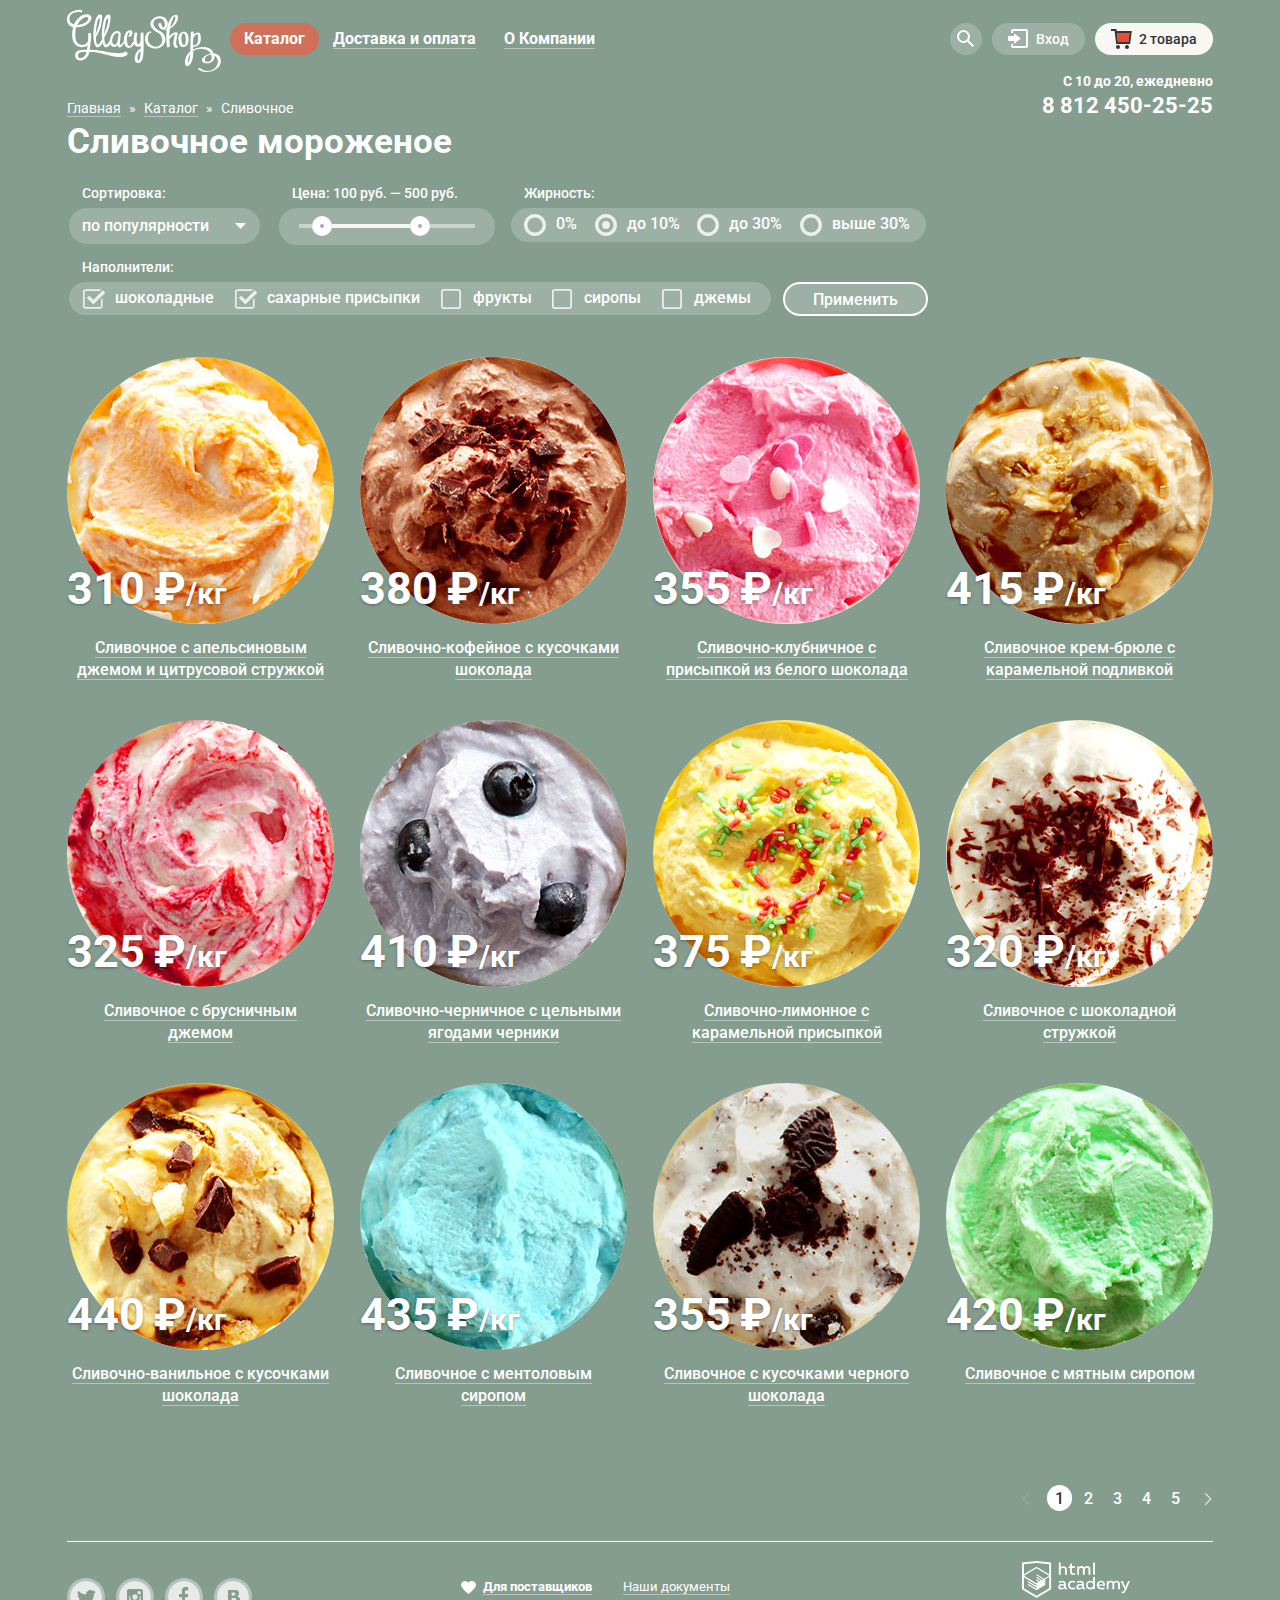
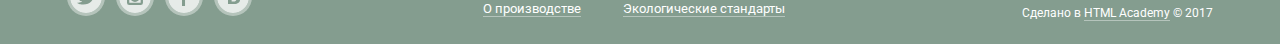
==== catalog.html @ d1d429b6 "Прикручена интерактивная карта без настроек." ====
<!DOCTYPE html>
<html lang="ru">
  <head>
    <meta charset="utf-8">
    <title>HTML Academy: Глэйси</title>
    <link href="https://fonts.googleapis.com/css?family=Roboto:400,500,700&amp;subset=cyrillic" rel="stylesheet">
    <link href="css/normalize.css" rel="stylesheet">
    <link href="css/style.css" rel="stylesheet">
  </head>
  <body>
    <header class="container">
      <nav class="main-header">
        <a class="main-header-logo" href="index.html"><img src="img/logo.svg" width="154" height="64" alt="Логотип магазина «Глэйси»."></a>
        <ul class="site-navigation">
          <li class="site-navigation-item">
            <a class="site-navigation-link navigation-current" href="#"><span>Каталог</span></a>
            <ul class="popup catalog-nav">
              <li><a href="#"><b>Новинки</b></a></li>
              <li><a class="catalog-current">Сливочное</a></li>
              <li><a href="#">Щербеты</a></li>
              <li><a href="#">Фруктовый&nbsp;лед</a></li>
              <li><a href="#">Мелорин</a></li>
            </ul>
          </li>
          <li class="site-navigation-item">
            <a class="site-navigation-link" href="#"><span>Доставка и оплата</span></a>
          </li>
          <li class="site-navigation-item">
            <a class="site-navigation-link" href="#"><span>О Компании</span></a>
          </li>
        </ul>
        <ul class="user-navigation">
          <li class="user-navigation-item">
            <button class="user-search" type="button"><span class="visually-hidden">Поиск</span></button>
            <section class="popup popup-search">
              <h2 class="visually-hidden">Строка поиска</h2>
              <form class="search-form" action="https://echo.htmlacademy.ru" method="post">
                <label class="visually-hidden" for="user-search">Поле поиска: </label>
                <input id="user-search" name="search" placeholder="Что ищем?">
              </form>
            </section>
          </li>
          <li class="user-navigation-item">
            <button class="user-login" type="button">Вход</button>
            <section class="popup popup-login">
              <h2 class="visually-hidden">Форма входа</h2>
              <form class="login-form" action="https://echo.htmlacademy.ru" method="post">
                <p>
                  <label class="visually-hidden" for="user-mail">Электронная почта: </label>
                  <input id="user-mail" type="email" name="mail" placeholder="Электронная почта">
                </p>
                <p>
                  <label class="visually-hidden" for="user-password">Пароль: </label>
                  <input id="user-password" type="password" name="password" placeholder="Пароль">
                </p>
                <button class="btn">Войти</button>
                <p class="login-help">
                  <a href="#">Забыли пароль?</a><br>
                  <a href="#">Новая регистрация</a>
                </p>
              </form>
            </section>
          </li>
          <li class="user-navigation-item">
            <button class="user-cart cart-not-empty" type="button">2 товара</button>
            <section class="popup cart">
              <h2 class="visually-hidden">Корзина</h2>
              <table class="cart-table">
                <tr>
                  <td><button class="cart-delete" type="button"><span class="visually-hidden">Удалить товар из корзины</span></button></td>
                  <td><img class="cart-img" src="img/catalog/item-small-1.jpg" alt="Фото сливочного мороженого с апельсиновым джемом и цитрусовой стружкой." width="33" height="33"></td>
                  <td>Пломбир с апельсиновым джемом</td>
                  <td>1,5&nbsp;кг&nbsp;x&nbsp;<span class="cart-price">200&nbsp;руб.</span></td>
                  <td>300 руб.</td>
                </tr>
                <tr>
                  <td><button class="cart-delete" type="button"><span class="visually-hidden">Удалить товар из корзины</span></button></td>
                  <td><img class="cart-img" src="img/catalog/item-small-3.jpg" alt="Фото сливочно-клубничного мороженого с присыпкой из белого шоколада." width="33" height="33"></td>
                  <td>Клубничный пломбир с присыпкой из белого шоколада</td>
                  <td>1,5&nbsp;кг&nbsp;x&nbsp;<span class="cart-price">300&nbsp;руб.</span></td>
                  <td>450&nbsp;руб.</td>
                </tr>
                <tr>
                  <td class="cart-sum" colspan="5"><b>Итого: 750 руб.</b></td>
                </tr>
              </table>
              <a class="btn" href="#">Оформить заказ</a></section>
          </li>
        </ul>
      </nav>
      <p class="main-time">
        С 10 до 20, ежедневно<br>
        <a class="main-phone" href="tel:+78124502525">8 812 450-25-25</a>
      </p>
    </header>
    <main class="container">
      <ul class="breadcrumbs">
        <li><a href="index.html">Главная</a></li>
        <li><a href="#">Каталог</a></li>
        <li><a>Сливочное</a></li>
      </ul>
      <h1 class="catalog-title">Сливочное мороженое</h1>
      <section class="filter">
        <h2 class="visually-hidden">Фильтр товаров</h2>
        <form class="filter-form" method="post" action="https://echo.htmlacademy.ru">
          <fieldset>
            <legend>Сортировка:</legend>
            <label class="visually-hidden" for="filter-sort">Тип сортировки: </label>
              <select class="filter-sort" id="filter-sort">
                <option>по популярности</option>
                <option>сначала недорогие</option>
                <option>сначала дорогие</option>
                <option>по жирности</option>
              </select>
          </fieldset>
          <fieldset>
            <legend>Цена: <span class="min-price">100</span> руб. — <span class="max-price">500</span> руб.</legend>
            <div class="filter-range">
              <div></div>
              <span></span>
              <div></div>
              <span></span>
              <div></div>
            </div>
          </fieldset>
          <fieldset>
            <legend>Жирность:</legend>
            <ul class="filter-group filter-radios">
              <li>
                <input class="visually-hidden filter-radio" type="radio" name="filter-fat" value="fat-zero" id="fat-zero">
                <label for="fat-zero">0%</label>
              </li>
              <li>
                <input class="visually-hidden filter-radio" type="radio" name="filter-fat" value="fat-ten" id="fat-ten" checked>
                <label for="fat-ten">до 10%</label>
              </li>
              <li>
                <input class="visually-hidden filter-radio" type="radio" name="filter-fat" value="fat-thirty" id="fat-thirty">
                <label for="fat-thirty">до 30%</label>
              </li>
              <li>
                <input class="visually-hidden filter-radio" type="radio" name="filter-fat" value="fat-thirty-more" id="fat-thirty-more">
                <label for="fat-thirty-more">выше 30%</label>
              </li>
            </ul>
          </fieldset>
          <fieldset>
            <legend>Наполнители:</legend>
            <ul class="filter-group filter-checks">
              <li>
                <input class="visually-hidden filter-checkbox" type="checkbox" name="filler-chocolate" id="filler-chocolate" checked>
                <label for="filler-chocolate">шоколадные</label>
              </li>
              <li>
                <input class="visually-hidden filter-checkbox" type="checkbox" name="filler-sugar" id="filler-sugar" checked>
                <label for="filler-sugar">сахарные присыпки</label>
              </li>
              <li>
                <input class="visually-hidden filter-checkbox" type="checkbox" name="filler-fruit" id="filler-fruit">
                <label for="filler-fruit">фрукты</label>
              </li>
              <li>
                <input class="visually-hidden filter-checkbox" type="checkbox" name="filler-syrup" id="filler-syrup">
                <label for="filler-syrup">сиропы</label>
              </li>
              <li>
                <input class="visually-hidden filter-checkbox" type="checkbox" name="filler-jam" id="filler-jam">
                <label for="filler-jam">джемы</label>
              </li>
            </ul>
          </fieldset>
          <button class="filter-button">Применить</button>
        </form>
      </section>
      <section class="catalog">
        <h2 class="visually-hidden">Каталог</h2>
        <ul class="catalog-list">
          <li class="catalog-item">
            <img src="img/catalog/item-1.jpg" alt="Фото сливочного мороженого с апельсиновым джемом и цитрусовой стружкой." width="267" height="267">
            <p class="catalog-price">310&thinsp;₽<span>/кг</span></p>
            <a class="catalog-link" href="#"><span>Сливочное с апельсиновым джемом и цитрусовой стружкой</span></a>
            <button class="btn" type="button">Быстрый просмотр</button>
          </li>
          <li class="catalog-item">
            <img src="img/catalog/item-2.jpg" alt="Фото сливочно-кофейного мороженого с кусочками шоколада." width="267" height="267">
            <p class="catalog-price">380&thinsp;₽<span>/кг</span></p>
            <a class="catalog-link" href="#"><span>Сливочно-кофейное с кусочками шоколада</span></a>
            <button class="btn" type="button">Быстрый просмотр</button>
          </li>
          <li class="catalog-item">
            <img src="img/catalog/item-3.jpg" alt="Фото сливочно-клубничного мороженого с присыпкой из белого шоколада." width="267" height="267">
            <p class="catalog-price">355&thinsp;₽<span>/кг</span></p>
            <a class="catalog-link" href="#"><span>Сливочно-клубничное с присыпкой из белого шоколада</span></a>
            <button class="btn" type="button">Быстрый просмотр</button>
          </li>
          <li class="catalog-item">
            <img src="img/catalog/item-4.jpg" alt="Фото сливочного мороженого крем-брюле с карамельной подливкой." width="267" height="267">
            <p class="catalog-price">415&thinsp;₽<span>/кг</span></p>
            <a class="catalog-link" href="#"><span>Сливочное крем-брюле с карамельной подливкой</span></a>
            <button class="btn" type="button">Быстрый просмотр</button>
          </li>
          <li class="catalog-item">
            <img src="img/catalog/item-5.jpg" alt="Фото сливочного мороженого с брусничным джемом." width="267" height="267">
            <p class="catalog-price">325&thinsp;₽<span>/кг</span></p>
            <a class="catalog-link" href="#"><span>Сливочное с брусничным джемом</span></a>
            <button class="btn" type="button">Быстрый просмотр</button>
          </li>
          <li class="catalog-item">
            <img src="img/catalog/item-6.jpg" alt="Фото сливочно-черничного мороженого с цельными ягодами черники." width="267" height="267">
            <p class="catalog-price">410&thinsp;₽<span>/кг</span></p>
            <a class="catalog-link" href="#"><span>Сливочно-черничное с цельными ягодами черники</span></a>
            <button class="btn" type="button">Быстрый просмотр</button>
          </li>
          <li class="catalog-item">
            <img src="img/catalog/item-7.jpg" alt="Фото сливочно-лимонного мороженого с карамельной присыпкой." width="267" height="267">
            <p class="catalog-price">375&thinsp;₽<span>/кг</span></p>
            <a class="catalog-link" href="#"><span>Сливочно-лимонное с карамельной присыпкой</span></a>
            <button class="btn" type="button">Быстрый просмотр</button>
          </li>
          <li class="catalog-item">
            <img src="img/catalog/item-8.jpg" alt="Фото сливочного мороженого с шоколадной стружкой." width="267" height="267">
            <p class="catalog-price">320&thinsp;₽<span>/кг</span></p>
            <a class="catalog-link" href="#"><span>Сливочное с шоколадной стружкой</span></a>
            <button class="btn" type="button">Быстрый просмотр</button>
          </li>
          <li class="catalog-item">
            <img src="img/catalog/item-9.jpg" alt="Фото сливочно-ванильного мороженого с кусочками шоколада." width="267" height="267">
            <p class="catalog-price">440&thinsp;₽<span>/кг</span></p>
            <a class="catalog-link" href="#"><span>Сливочно-ванильное с кусочками шоколада</span></a>
            <button class="btn" type="button">Быстрый просмотр</button>
          </li>
          <li class="catalog-item">
            <img src="img/catalog/item-10.jpg" alt="Фото сливочного мороженого с ментоловым сиропом." width="267" height="267">
            <p class="catalog-price">435&thinsp;₽<span>/кг</span></p>
            <a class="catalog-link" href="#"><span>Сливочное с ментоловым сиропом</span></a>
            <button class="btn" type="button">Быстрый просмотр</button>
          </li>
          <li class="catalog-item">
            <img src="img/catalog/item-11.jpg" alt="Фото сливочного мороженого с кусочками черного шоколада." width="267" height="267">
            <p class="catalog-price">355&thinsp;₽<span>/кг</span></p>
            <a class="catalog-link" href="#"><span>Сливочное с кусочками черного шоколада</span></a>
            <button class="btn" type="button">Быстрый просмотр</button>
          </li>
          <li class="catalog-item">
            <img src="img/catalog/item-12.jpg" alt="Фото сливочного мороженого с мятным сиропом." width="267" height="267">
            <p class="catalog-price">420&thinsp;₽<span>/кг</span></p>
            <a class="catalog-link" href="#"><span>Сливочное с мятным сиропом</span></a>
            <button class="btn" type="button">Быстрый просмотр</button>
          </li>
        </ul>
        <ul class="pagination-list">
          <li><a class="pagination-previous pagination-inactive"><span class="visually-hidden">Предыдущая страница</span></a></li>
          <li><a class="pagination-item pagination-current">1</a></li>
          <li><a class="pagination-item" href="#">2</a></li>
          <li><a class="pagination-item" href="#">3</a></li>
          <li><a class="pagination-item" href="#">4</a></li>
          <li><a class="pagination-item" href="#">5</a></li>
          <li><a class="pagination-next" href="#"><span class="visually-hidden">Следующая страница</span></a></li>
        </ul>
      </section>
    </main>
    <footer class="main-footer container inner-footer">
        <ul class="footer-social">
          <li>
            <a class="social-button social-twitter" href="#"><span class="visually-hidden">Twitter</span></a>
          </li>
          <li>
            <a class="social-button social-instagram" href="#"><span class="visually-hidden">Instagram</span></a>
          </li>
          <li>
            <a class="social-button social-facebook" href="#"><span class="visually-hidden">Facebook</span></a>
          </li>
          <li>
            <a class="social-button social-vkontakte" href="#"><span class="visually-hidden">ВКонтакте</span></a>
          </li>
        </ul>
        <ul class="footer-menu">
          <li>
            <a class="footer-menu-favorite" href="#"><b>Для поставщиков</b></a>
          </li>
          <li>
            <a href="#">Наши документы</a>
          </li>
          <li>
            <a href="#">О производстве</a>
          </li>
          <li>
            <a href="#">Экологические стандарты</a>
          </li>
        </ul>
        <p class="footer-copyright">
          <a class="footer-copyright-logo" href="https://htmlacademy.ru/intensive/htmlcss" aria-label="Профессиональный HTML и CSS, уровень 1">
            <img src="img/logo-htmlacademy.svg" width="108" height="39" alt="Логотип HTML Academy.">
          </a>
          <br>
          Сделано в <a class="footer-copyright-link" href="https://htmlacademy.ru/intensive/htmlcss">HTML Academy</a> © 2017
        </p>
    </footer>
  </body>
</html>
---- css/style.css ----
/*Глобальные стили*/
body {
  margin: 0;
  padding: 0;

  font-weight: 400;
  font-size: 16px;
  line-height: 22px;
  font-family: Roboto, Arial, sans-serif;
  color: #ffffff;

  background-color: #849d8f;
}

a {
  text-decoration: none;
}

button {
  cursor: pointer;
}

html {
  box-sizing: border-box;
  min-width: 1200px;
}

*,
*::before,
*::after {
  box-sizing: inherit;
}

.container {
  max-width: 1200px;
  margin: 0 auto;
  padding-right: 27px;
  padding-left: 27px;
}

.user-navigation input,
.subscribe-form input,
.modal input {
  height: 44px;
  padding: 10px 14px 12px;

  font-weight: 700;
  font-size: 16px;
  line-height: 24px;

  border: 1px solid rgba(178, 178, 178, 0.52);
  border-radius: 5px;
}

.user-navigation input::placeholder,
.subscribe-form input::placeholder,
.modal input::placeholder,
.modal textarea::placeholder {
  font-weight: 400;
  font-size: 14px;
  color: #999999;
}

.user-navigation input:hover,
.subscribe-form input:hover,
.modal input:hover,
.modal textarea:hover {
  padding-left: 13px;

  border: 2px solid rgba(154, 154, 154, 0.52);
}

.user-navigation input:focus,
.subscribe-form input:focus,
.modal input:focus,
.modal textarea:focus {
  padding-left: 13px;

  border: 2px solid rgba(46, 136, 228, 0.52);
}

.visually-hidden {
  position: absolute;

  width: 1px;
  height: 1px;
  margin: -1px;
  padding: 0;
  overflow: hidden;

  white-space: nowrap;

  border: 0;

  clip: rect(0 0 0 0);
  clip-path: inset(50%);
}

.popup {
  color: #323232;

  background-color: #f8f7f4;
  border-radius: 5px;
  box-shadow: 0 20px 20px 0 rgba(0, 0, 0, 0.4);
}

.btn {
  display: inline-block;
  padding: 9px 22px 12px;

  font-weight: 700;
  font-size: 18px;
  line-height: 24px;
  vertical-align: middle;
  color: #ffffff;

  background: linear-gradient(#f26843, #e74a35) #e84d37;
  border: none;
  border-radius: 22px;
  box-shadow: 0 2px 2px 0 rgba(85, 8, 0, 0.54);
}

.btn:hover,
.btn:focus {
  background: linear-gradient(#f58669, #ec6f5e) #f07a63;
  box-shadow: 0 1px 2px 0 #ac1000;
}

.btn:active {
  background: linear-gradient(#d74531, #e1613e) #db5338;
  box-shadow: inset 0 2px 2px 0 #942718;
}

.btn-lg {
  padding: 10px 40px;

  font-size: 32px;
  line-height: 44px;
  text-shadow: 0 2px 5px rgba(160, 32, 11, 0.76);

  border-radius: 32px;
  box-shadow: 0 2px 2px 0 rgba(172, 16, 0, 0.64);
}

.btn-lg:hover {
  box-shadow: 0 2px 2px 0 #ac1000;
}

.btn-lg:active {
  box-shadow: inset 0 2px 2px 0 #942718;
}

.catalog-link:hover span,
.catalog-link:focus span,
.footer-menu a:hover,
.footer-menu a:focus,
.footer-copyright-link:hover,
.footer-copyright-link:focus,
.breadcrumbs a[href]:hover,
.breadcrumbs a[href]:focus {
  color: #ffbc9e;

  border-bottom-color: rgba(249, 172, 159, 0.3);
}

/*Хэдер*/

.main-header {
  display: flex;
  flex-wrap: wrap;
  justify-content: space-between;
  margin-top: 9px;
}

.main-header-logo {
  margin-right: 9px;
}

.site-navigation {
  display: flex;
  flex-wrap: wrap;
  max-width: 500px;
  margin-top: 14px;
  margin-right: auto;
  padding: 0;

  list-style: none;
}

.site-navigation-item {
  position: relative;
}

.site-navigation-link {
  display: block;
  width: 100%;
  padding: 7px 14px;

  font-weight: 700;
  font-size: 16px;
  line-height: 18px;
  color: #ffffff;

  border-radius: 16px;
}

.site-navigation-link span {
  border-bottom: 1px solid rgba(255, 255, 255, 0.4);
}

.site-navigation-item:hover .site-navigation-link:not(.navigation-current),
.site-navigation-link:focus {
  color: #333333;

  background-color: #f7f6f3;
}

.site-navigation-item:hover span,
.site-navigation-link:focus span {
  border-bottom: 0;
}

.site-navigation-link:active:not(.navigation-current) {
  color: #333333;

  background-color: #ededed;
  box-shadow: inset 0 2px 1px 0 #696969;
}

.navigation-current > span {
  border-bottom: 0;
}

.navigation-current,
.catalog-current {
  color: #ffffff;

  background-color: #d07058;
}

.catalog-nav {
  position: absolute;
  top: 37px;
  left: -6px;
  z-index: 8;

  display: none;
  margin: 0;
  padding: 2px 0 0;

  list-style: none;
}

.site-navigation-item:hover .catalog-nav {
  display: block;
}

.catalog-nav li {
  /*margin-bottom: 2px;*/
}

.catalog-nav a {
  display: block;
  margin: 4px 0;
  padding: 6px 20px;

  font-size: 14px;
  line-height: 16px;
}

.catalog-nav a:not(.catalog-current) {
  color: #323232;
}

.catalog-nav a:focus,
.catalog-nav a:hover:not(.catalog-current) {
  background-color: #fbded7;
}

.catalog-nav a:active:not(.catalog-current) {
  background-color: #f6b5a5;
}

.catalog-nav li:first-child::after {
  content: "";

  display: block;
  height: 1px;
  margin: 0 6px;

  background-color: rgba(53, 53, 53, 0.2);
}

.popup-search {
  position: absolute;
  right: 0;

  display: none;
  padding: 20px 15px;
}

.popup-search input {
  min-width: 311px;
}

.popup-login {
  position: absolute;
  right: -2px;

  display: none;
  margin-top: 5px;
  padding: 19px 17px 22px 19px;
}

.login-form {
  display: flex;
  flex-wrap: wrap;
  justify-content: space-between;
  align-items: flex-start;
}

.login-form p {
  margin-top: 0;
}

.login-form input {
  min-width: 241px;
}

.login-form input[type="password"] {
  margin: 4px 0 3px;
}

.login-form button {
  padding: 12px 24px 8px;

  border-radius: 18px;
}

.login-help {
  margin-right: 3px;
}

.login-help {
  margin-bottom: 0;
}

.user-navigation {
  display: flex;
  flex-wrap: wrap;
  margin-top: 14px;

  list-style: none;
}

.user-navigation input {
  width: 100%;
}

.user-navigation-item {
  position: relative;

  margin-left: 10px;
}

.user-navigation-item > button:not(.cart-not-empty) {
  color: #ffffff;

  background-color: rgba(255, 255, 255, 0.2);
}

.user-navigation-item > button {
  min-width: 32px;
  min-height: 32px;

  font-weight: 500;
  line-height: 16px;

  background-repeat: no-repeat;
  border: none;
  border-radius: 16px;
}

.user-navigation-item:hover > button,
.user-navigation-item > button:focus {
  color: #333333;

  background-color: #f8f7f4;
}

.user-navigation-item:hover .popup {
  display: block;
}

.user-search {
  background: url("../img/loupe.svg") 7px 7px;
}

.user-navigation-item:hover .user-search,
.user-search:focus {
  background-image: url("../img/loupe-black.svg");
}

.user-login {
  padding-right: 16px;
  padding-left: 44px;

  font-size: 14px;
}
.user-cart {
  padding-right: 34px;
  padding-left: 44px;

  font-size: 14px;
}

.user-login {
  background-image: url("../img/entrance.svg");
  background-position: 16px 6px;
}

.user-navigation-item:hover .user-login,
.user-login:focus {
  background-image: url("../img/entrance-black.svg");
}

.login-help a {
  font-size: 13px;
  line-height: 16px;
  color: #323232;

  border-bottom: 1px solid rgba(0, 0, 0, 0.3);
}

.login-help a:hover,
.login-help a:focus {
  color: #e84d37;

  border-bottom-color: rgba(236, 89, 60, 0.3);
}

.cart {
  position: absolute;
  top: 36px;
  right: 0;
  z-index: 1;

  display: none;
  min-width: 540px;
  padding: 12px 12px 22px;

  text-align: right;
}

.user-cart {
  background-image: url("../img/basket.svg");
  background-position: 16px 6px;
}

.user-navigation-item:hover .user-cart:not(.cart-not-empty),
.user-cart:focus:not(.cart-not-empty) {
  background-image: url("../img/basket-black.svg");
}

.cart-not-empty {
  padding-right: 16px;

  color: #333333;

  background-color: #f8f7f4;
  background-image: url("../img/basket-red.svg");
}

.cart-price {
  color: #999999;
}

.cart-table {
  width: 100%;
  margin-bottom: 3px;

  font-size: 13px;
  line-height: 16px;
  text-align: left;
}
.cart-table td {
  padding-top: 15px;
  padding-bottom: 10px;

  vertical-align: top;
}

.cart-table td:first-child:not(:only-child) {
  width: 25px;
}

.cart-table td:nth-child(2) {
  width: 43px;
  padding-top: 5px;
}

.cart-table td:nth-child(3) {
  width: 245px;
  padding-right: 15px;
}

.cart-table td:nth-child(4) {
  width: 121px;
}

.cart-table td:only-child {
  padding-top: 15px;
}

.cart-delete {
  width: 11px;
  height: 11px;

  vertical-align: middle;

  background: url("../img/cross-small.svg") no-repeat center;
  border: none;
}

.cart-img {
  width: 33px;
  height: 33px;

  border-radius: 50%;
}

.cart-sum {
  font-size: 15px;
  line-height: 18px;
  text-align: right;

  border-top: 1px solid #cacac7;
}

.cart .btn {
  margin-right: 2px;
  margin-left: auto;
  padding-right: 14px;
  padding-left: 14px;
}

.main-time {
  margin-top: -6px;
  margin-bottom: -32px;

  font-weight: 700;
  font-size: 14px;
  line-height: 16px;
  text-align: right;
}

.main-phone {
  display: inline-block;
  margin-top: 5px;

  font-size: 22px;
  line-height: 24px;
  vertical-align: middle;
  color: #ffffff;
}

.main-phone:hover,
.main-phone:focus {
  color: #e84d37;
}

/*Основное содержимое*/

.slider {
  margin-bottom: 20px;
}

.slider-list {
  margin: 0;
  padding: 0;

  list-style: none;
}

.slider-item {
  margin-top: 305px;

  font-weight: 700;
  font-size: 60px;
  line-height: 60px;
  text-align: center;
}

.slider-item .slider-bg {
  position: absolute;
  top: 0;
  right: 0;
  bottom: 0;
  left: 0;
  z-index: -1;

  background-repeat: no-repeat;
  background-position: 50% 0;
}

.slider-item:first-child .slider-bg {
  background-color: #849d8f;
  background-image: url("../img/slides/slide-1.png");
}

.slider-item:nth-child(2) {
  display: none;
}

.slider-item:nth-child(2) .slider-bg {
  display: none;

  background-color: #8996a6;
  background-image: url("../img/slides/slide-2.png");
}

.slider-item:nth-child(3) {
  display: none;
}

.slider-item:nth-child(3) .slider-bg {
  display: none;

  background-color: #9d8b84;
  background-image: url("../img/slides/slide-3.png");
}

.slider-item > p {
  max-width: 700px;
  margin: 0 auto 22px auto;
}

.slider-controls {
  position: relative;
  top: -42px;

  display: inline-flex;
  margin: 0;
  padding: 0;

  list-style: none;
}

.slider-control {
  width: 20px;
  height: 20px;
  margin-right: 9px;

  background: none;
  border: 2px solid #ffffff;
  border-radius: 50%;
}

.slider-control:hover:not(.slider-active),
.slider-control:focus:not(.slider-active) {
  background-color: rgba(255, 255, 255, 0.4);
}

.slider-control:active,
.slider-active {
  background-color: white;
}

.banners {
  margin-bottom: 33px;
}

.banners-list {
  display: flex;
  justify-content: space-between;
  margin: 0;
  padding: 0;

  list-style: none;
}

.banner-item {
  display: flex;
  flex-direction: column;
  max-width: 560px;
  min-height: 229px;
  padding: 16px 21px 25px 18px;

  background-position: center;
  background-size: cover;
  border-radius: 14px;
}

.banner-item h3 {
  margin: 0;

  font-weight: 700;
  font-size: 35px;
  line-height: 41px;
}

.banner-item p {
  margin-top: 14px;

  font-weight: 700;
  font-size: 18px;
}

.banner-item .btn {
  align-self: flex-end;
  margin-top: auto;
}

.banner-berry {
  background-color: #871931;
  background-image: url("../img/berry-bg.jpg");
}

.banner-chocolate {
  background-color: #43281c;
  background-image: url("../img/chocolate-bg.jpg");
}

.hit-icon {
  position: absolute;
  top: 6px;
  left: 13px;

  display: block;
  width: 61px;
  height: 61px;

  background-image: url("../img/hit.svg");
}

.catalog-item {
  position: relative;

  max-width: 293px;
  margin-bottom: -42px;
  padding: 6px 13px 75px 13px;

  border-radius: 5px;
}

.catalog-item:first-child,
.catalog-item:nth-child(4n+1) {
  margin-left: -13px;
}

.catalog-item:nth-child(4n) {
  margin-right: -13px;
}

.catalog-item:hover {
  background-color: rgba(255, 255, 255, 0.2);
}

.catalog-item:hover button {
  z-index: 1;

  display: block;
}

.catalog-item img {
  margin-bottom: 7px;

  border-radius: 50%;
}

.catalog-price {
  position: absolute;
  top: 215px;

  margin: 0;

  font-weight: 700;
  font-size: 45px;
  line-height: 45px;
  text-shadow: 0 1px 3px rgba(49, 50, 53, 0.5);
}

.catalog-price > span {
  font-size: 30px;
}

.catalog-link {
  display: block;
  padding: 0 5px;

  font-weight: 500;
  text-align: center;
  color: #ffffff;
}

.catalog-link > span {
  border-bottom: 1px solid rgba(255, 255, 255, 0.4);
}

.catalog-item .btn {
  position: absolute;
  bottom: 20px;
  left: 45px;

  display: none;
  padding-right: 17px;
  padding-left: 17px;
}

.features {
  margin-top: -40px;
  margin-bottom: 40px;
  padding: 25px 24px 22px 20px;

  color: #323232;

  background-color: #ece0c6;
  background-image: url("../img/waffle-bg.jpg");
  border-radius: 15px;
}

.features-lead {
  margin: 0;

  font-weight: 500;
  font-size: 24px;
  line-height: 30px;
}
.features-list {
  display: flex;
  flex-wrap: wrap;
  justify-content: space-between;
  margin: 0;
  padding: 0;

  list-style: none;
}

.features-list li {
  max-width: 535px;
  margin-top: 10px;
  padding-top: 12px;
  padding-left: 56px;

  background-repeat: no-repeat;
}

.features-list li:nth-child(2n-1) {
  margin-right: 25px;
}

.feature-ice-cream {
  background-image: url("../img/ice-cream.svg");
}

.feature-cow {
  background-image: url("../img/cow.svg");
}

.feature-eco {
  background-image: url("../img/eco.svg");
}

.feature-thermometer {
  background-image: url("../img/thermometer.svg");
}

.blog-subscribe {
  display: flex;
  justify-content: space-between;
  margin-bottom: 42px;
}

.blog {
  width: 560px;
  padding: 12px 250px 20px 20px;

  color: #5a5a5a;

  background: url("../img/strawberry-bg.jpg") no-repeat 106px -79px #ffffff;
  border-radius: 15px;
}

.blog h2 {
  margin-bottom: 5px;

  font-weight: 500;
  font-size: 16px;
  line-height: 22px;
}

.blog-link {
  font-weight: 700;
  font-size: 24px;
  line-height: 30px;
  color: #353535;
  text-decoration: underline;

  background-color: rgba(255, 255, 255, 0.8);
}

.blog-link:hover,
.blog-link:focus {
  color: #e84d37;
}

.subscribe-bg {
  width: 560px;
  padding: 5px;

  color: #5a5a5a;

  background: url("../img/post-bg.svg") center/cover #f8f7f4;
  border-radius: 15px;
}

.subscribe {
  padding: 32px 20px;

  background-color: #f8f7f4;
  border-radius: 8px;
}

.subscribe p {
  margin-top: 0;
  margin-bottom: 35px;
}

.subscribe input {
  min-width: 368px;
  margin-right: 8px;
}

.subscribe input::placeholder {
  font-size: 16px;
  line-height: 24px;
}

.subscribe .btn {
  padding-right: 18px;
  padding-left: 18px;
}

.map {
  position: relative;

  margin-bottom: 20px;
  padding-top: 62px;
  padding-bottom: 66px;

  color: #000000;

  background: url("../img/map-bg.jpg") no-repeat center/cover #f7f1d9;
}

.map-iframe {
  position: absolute;
  top: 0;
  left: 0;
  z-index: 0;

  width: 100%;
  height: 100%;
}

.map-description {
  z-index: 5;

  display: block;
  max-width: 302px;
  margin-left: auto;
  padding: 15px 25px 25px;

  font-size: 14px;
  line-height: 20px;
  color: #323232;

  background-color: #fdfefe;
  border-radius: 15px;
}

.map-description b {
  font-size: 18px;
  line-height: 24px;
}

.map-description p {
  margin-bottom: 20px;
}

.map-description a {
  line-height: 28px;
  color: #323232;
}

.map-description a:hover,
.map-description a:focus {
  color: #e84d37;
}

.map-description button {
  width: 100%;
  margin-top: 5px;
}

/*Футер*/

.main-footer {
  display: flex;
  flex-wrap: wrap;
  justify-content: space-between;
  align-content: center;
  padding-bottom: 10px;
}

.footer-social {
  display: flex;
  flex-wrap: wrap;
  align-items: center;
  margin: 0;
  padding: 0;

  list-style: none;
}

.social-button {
  display: inline-block;
  width: 38px;
  height: 38px;
  margin-right: 11px;

  vertical-align: middle;
  color: #e6ebe9;

  background-repeat: no-repeat;
  background-position: center;
  background-size: contain;
  border: 3px solid rgba(255, 255, 255, 0.5);
  border-radius: 50%;
  opacity: 0.8;
}

.social-twitter {
  background-image: url("../img/twitter.svg");
}

.social-instagram {
  background-image: url("../img/instagram.svg");
}

.social-facebook {
  background-image: url("../img/fb.svg");
}

.social-vkontakte {
  background-image: url("../img/vk.svg");
}

.social-button:hover,
.social-button:focus {
  opacity: 1;
}

.social-button:active {
  box-shadow: inset 0 2px 1px 0 #888888;
  opacity: 0.8;
}

.footer-menu {
  display: flex;
  flex-wrap: wrap;
  align-content: center;
  max-width: 320px;
  margin: 0;
  padding: 0;

  list-style: none;
}

.footer-menu > li:nth-child(2n-1) {
  min-width: 140px;
}


.footer-menu a {
  font-size: 13px;
  line-height: 18px;
  color: #ffffff;

  border-bottom: 1px solid rgba(255, 255, 255, 0.4);
}

.footer-menu-favorite {
  position: relative;
}

.footer-menu-favorite::before {
  content: "";
  position: absolute;
  top: 2px;
  left: -22px;

  display: block;
  width: 15px;
  height: 13px;

  background: url("../img/heart.svg") no-repeat 0 50%;
}

.footer-copyright {
  min-height: 60px;
  margin-top: 0;

  font-size: 12px;
  line-height: 18px;
}

.footer-copyright-link {
  color: #ffffff;

  border-bottom: 1px solid rgba(255, 255, 255, 0.4);
}

/*Модальные окна*/

.modal {
  position: fixed;
  top: 0;
  right: 0;
  bottom: 0;
  left: 0;

  display: none;

  background-color: rgba(0, 0, 0, 0.3);
}

.modal > section {
  position: relative;

  margin: auto;
  padding: 16px 25px 25px;

  color: #323232;

  background-color: #f8f7f4;
  border-radius: 8px;
}

.modal-feedback {
  width: 477px;
}

.modal-feedback h2 {
  max-width: 450px;
  margin-top: 0;

  font-size: 24px;
  line-height: 28px;
}

.feedback-close {
  position: absolute;
  top: 15px;
  right: 15px;

  width: 18px;
  height: 18px;

  background: url("../img/cross-big.svg") no-repeat;
  border: none;
}

.feedback-form {
  display: flex;
  flex-direction: column;
}

.feedback-form input {
  min-width: 267px;
}

.feedback-form > p {
  margin-top: 0;
  margin-bottom: 20px;
}

.feedback-form input::placeholder,
.feedback-form textarea::placeholder {
  font-size: 16px;
  line-height: 24px;
}

.feedback-form textarea {
  width: 100%;
  min-height: 155px;
  padding: 8px 14px;

  font-weight: 700;
  font-size: 16px;
  line-height: 24px;

  border: 1px solid rgba(178, 178, 178, 0.52);
  border-radius: 5px;
}

.feedback-form textarea:hover,
.feedback-form textarea:focus {
  padding-top: 7px;
}

.feedback-form .btn {
  margin-left: auto;
}

/*Каталог*/

.breadcrumbs {
  display: flex;
  max-width: 920px;
  margin-bottom: 5px;
  padding: 0;

  list-style: none;
  font-size: 14px;
  line-height: 16px;
}

.breadcrumbs a[href] {
  color: #ffffff;

  border-bottom: 1px solid rgba(255, 255, 255, 0.4);
}

.breadcrumbs li:not(:last-child)::after {
  content: "»";

  margin-right: 8px;
  margin-left: 8px;
}

.catalog-title {
  max-width: 920px;
  margin-top: 0;

  font-weight: 700;
  font-size: 35px;
  line-height: 41px;
}

.filter {
  max-width: 920px;
  margin-bottom: 22px;
}

.filter-form {
  display: flex;
  flex-wrap: wrap;
}

.filter fieldset {
  margin-bottom: 14px;
  padding: 0;

  border: none;
}

.filter legend {
  margin-bottom: 7px;
  margin-left: 13px;

  font-weight: 500;
  font-size: 14px;
  line-height: 16px;
}

.filter label,
.filter-sort,
.filter-button {
  font-weight: 500;
  font-size: 16px;
  line-height: 18px;
}

.filter-sort {
  min-height: 36px;
  margin-right: 15px;
  padding-right: 32px;
  padding-left: 13px;

  color: white;

  background: url("../img/select-arrow.svg") no-repeat 92% 50%/11px rgba(255, 255, 255, 0.2);
  border: none;
  border-radius: 18px;
  cursor: pointer;

  -webkit-appearance: none;
     -moz-appearance: none;
          appearance: none;
}

.filter-sort::-ms-expand {
  display: none;
}

.filter-sort:hover,
.filter-sort:focus {
  color: #323232;

  background-image: url("../img/select-arrow-dark.svg");
}

.filter-sort:active {
  color: #323232;

  background-color: #ffffff;
}

.filter-sort > option {
  font-weight: 400;
  font-size: 14px;
  line-height: 16px;
}

.filter-range {
  display: inline-block;
  margin-right: 12px;
  padding: 7px 20px 8px;

  font-size: 0;
  vertical-align: middle;

  background-color: #ffffff;
  background-color: rgba(255, 255, 255, 0.2);
  border-radius: 18px;
}

.filter-range span {
  display: inline-block;
  width: 20px;
  height: 20px;

  vertical-align: middle;

  background-color: #ababab;
  background-clip: border-box;
  border: 8px solid #ffffff;
  border-radius: 50%;
  cursor: pointer;
}

.filter-range span:hover {
  box-shadow: 0 0 0 1px white;
}

.filter-range div {
  display: inline-block;
  height: 4px;

  vertical-align: middle;

  background-color: rgba(248, 247, 244, 0.5);
}

.filter-range div:first-child {
  width: 13px;
}

.filter-range div:nth-of-type(2) {
  width: 78px;

  background-color: #f8f7f4;
}

.filter-range div:last-child {
  width: 45px;
}

.filter-group {
  display: flex;
  flex-wrap: wrap;
  justify-content: space-between;
  margin: 0;

  list-style: none;

  background-color: rgba(255, 255, 255, 0.2);
  border-radius: 18px;
}

.filter-radio:disabled ~ label,
.filter-checkbox:disabled ~ label {
  opacity: 0.4;
}

.filter-group li {
  display: inline-block;
  padding-top: 5px;

  vertical-align: middle;
}

.filter-group label {
  vertical-align: middle;
}

.filter-radios {
  min-width: 415px;
  padding: 0 16px 6px 13px;
}

.filter-radios label::before {
  content: "";

  display: inline-block;
  width: 22px;
  height: 22px;
  margin-right: 10px;

  vertical-align: middle;

  background-image: url("../img/radio-off.svg");
  background-repeat: no-repeat;
  background-size: contain;
  opacity: 0.8;
}

.filter-radio:enabled ~ label::before,
.filter-checkbox:enabled ~ label::before {
  cursor: pointer;
}

.filter-radio:checked ~ label::before {
  background-image: url("../img/radio-on.svg");
}

.filter-checks label::before {
  content: "";

  display: inline-block;
  width: 24px;
  height: 20px;
  margin-right: 8px;

  vertical-align: middle;

  background-image: url("../img/checkbox-off.svg");
  background-repeat: no-repeat;
  background-size: contain;
  opacity: 0.8;
}

.filter-checks {
  min-width: 702px;
  margin-right: 10px;
  padding: 0 20px 6px 14px;
}

.filter-checkbox:checked ~ label::before {
  background-image: url("../img/checkbox-on.svg");
}

.filter-radio:enabled ~ label:hover::before,
.filter-radio:focus ~ label::before,
.filter-checks:enabled label:hover::before,
.filter-checkbox:focus ~ label::before {
  opacity: 1;
}

.filter-button {
  align-self: flex-end;
  margin-bottom: 13px;
  padding: 7px 28px 5px;

  color: white;

  background-color: rgba(255, 255, 255, 0.2);
  border: 2px solid #ffffff;
  border-radius: 18px;
}

.filter-button:hover,
.filter-button:focus {
  padding: 9px 30px 7px;

  color: #323232;

  background-color: #ffffff;
  border: none;
}

.filter-button:active {
  background-color: #ededed;
  box-shadow: inset 0 2px 1px 0 #696969;
}

.catalog-list {
  display: flex;
  flex-wrap: wrap;
  margin-bottom: 45px;
  padding-left: 0;

  list-style: none;
}

.pagination-list {
  display: flex;
  justify-content: flex-end;
  margin-bottom: 30px;
  padding: 0;

  list-style: none;
}

.pagination-item {
  display: inline-block;
  margin-left: 4px;
  padding: 5px 8px 3px;

  font-weight: 500;
  font-size: 16px;
  line-height: 18px;
  vertical-align: middle;
  color: white;

  border-radius: 13px;
}

.pagination-item[href]:hover,
.pagination-item[href]:focus {
  background-color: rgba(255, 255, 255, 0.2);
}

.pagination-item[href]:active {
  color: #323232;

  background-color: #ffffff;
}

.pagination-current {
  color: #323232;

  background-color: #ffffff;
}

.pagination-previous,
.pagination-next {
  display: inline-block;
  width: 10px;
  height: 100%;

  vertical-align: middle;

  background: url("../img/icon-right-small.svg") no-repeat;
}

.pagination-previous {
  margin-right: 12px;

  background-position: 50% 6px;
  transform: rotate(180deg);
}

.pagination-next {
  margin-left: 15px;

  background-position: 50% 8px;
}

.pagination-previous:active,
.pagination-next:active {
  background-image: url("../img/icon-right-small-dark.svg");
}

.pagination-inactive {
  opacity: 0.2;
}

.inner-footer::before {
  content: "";

  display: block;
  width: 100%;
  margin-bottom: 18px;

  border-top: 1px solid rgba(255,255,255,0.93);
}
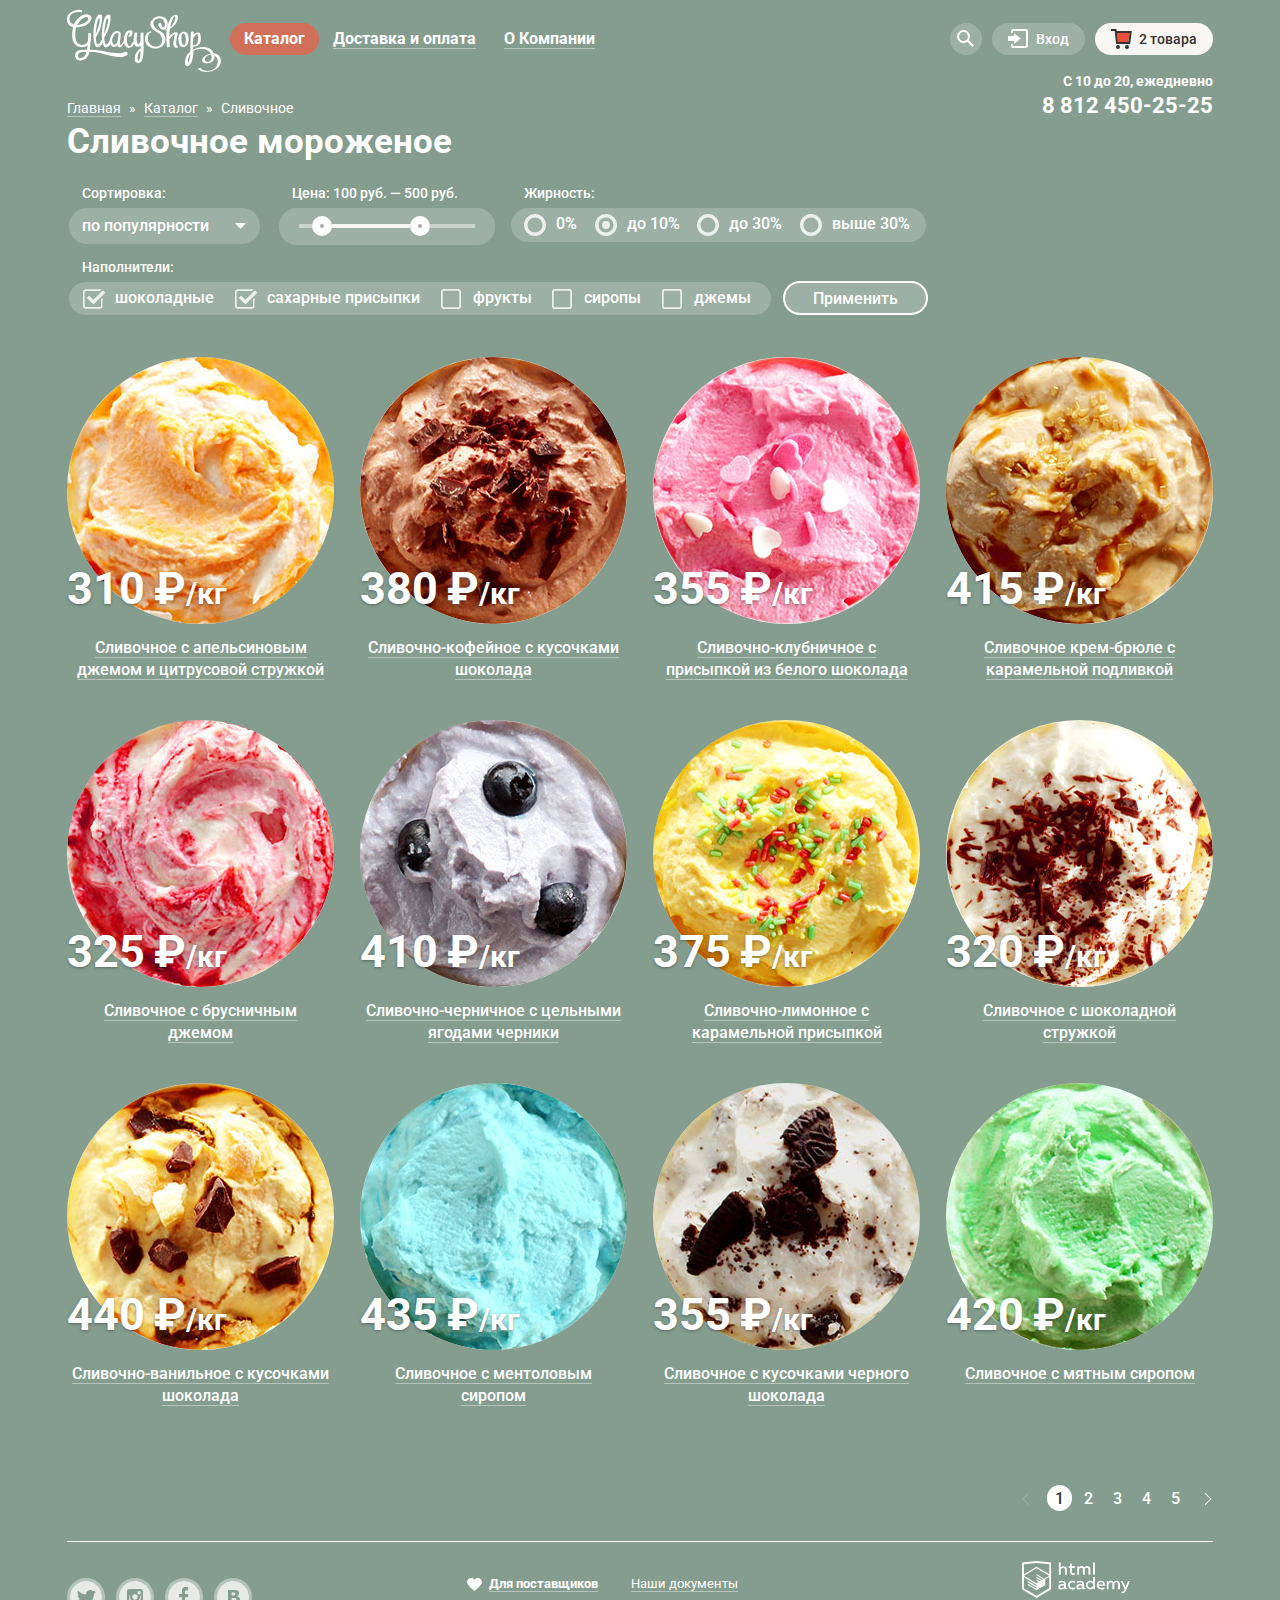
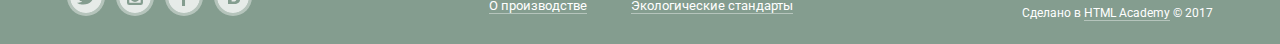
==== commit 0bbb3165: "Собранный сайт с действующими модальным окном, слайдером и интерактивной картой" ====
--- a/catalog.html
+++ b/catalog.html
@@ -9,7 +9,7 @@
   </head>
   <body>
     <header class="container">
-      <nav class="main-header">
+      <nav class="main-header inner-header">
         <a class="main-header-logo" href="index.html"><img src="img/logo.svg" width="154" height="64" alt="Логотип магазина «Глэйси»."></a>
         <ul class="site-navigation">
           <li class="site-navigation-item">
--- a/css/style.css
+++ b/css/style.css
@@ -16,10 +16,6 @@
   text-decoration: none;
 }
 
-button {
-  cursor: pointer;
-}
-
 html {
   box-sizing: border-box;
   min-width: 1200px;
@@ -29,6 +25,27 @@
 *::before,
 *::after {
   box-sizing: inherit;
+}
+
+.site-wrapper {
+  padding-top: 9px;
+
+  background: url("../img/slides/slide-1.png") no-repeat top center #849d8f;
+}
+
+.site-wrapper::before,
+.site-wrapper::after {
+  content: "";
+
+  visibility: hidden;
+}
+
+.site-wrapper::before {
+  background-image: url("../img/slides/slide-2.png");
+}
+
+.site-wrapper::after {
+  background-image: url("../img/slides/slide-3.png");
 }
 
 .container {
@@ -118,6 +135,7 @@
   border: none;
   border-radius: 22px;
   box-shadow: 0 2px 2px 0 rgba(85, 8, 0, 0.54);
+  cursor: pointer;
 }
 
 .btn:hover,
@@ -169,6 +187,9 @@
   display: flex;
   flex-wrap: wrap;
   justify-content: space-between;
+}
+
+.inner-header {
   margin-top: 9px;
 }
 
@@ -520,6 +541,7 @@
 
   background: url("../img/cross-small.svg") no-repeat center;
   border: none;
+  cursor: pointer;
 }
 
 .cart-img {
@@ -572,7 +594,23 @@
 /*Основное содержимое*/
 
 .slider {
+  position: relative;
+
   margin-bottom: 20px;
+  padding-top: 321px;
+
+  text-align: center;
+  color: #ffffff;
+}
+
+.slider {
+  position: relative;
+
+  margin-bottom: 42px;
+  padding-top: 305px;
+
+  text-align: center;
+  color: #ffffff;
 }
 
 .slider-list {
@@ -582,88 +620,68 @@
   list-style: none;
 }
 
-.slider-item {
-  margin-top: 305px;
+.slide {
+  display: none;
+}
+
+.slide-title {
+  width: 680px;
+  margin: 0 auto;
+  margin-bottom: 30px;
 
   font-weight: 700;
   font-size: 60px;
   line-height: 60px;
-  text-align: center;
-}
-
-.slider-item .slider-bg {
+}
+
+.slider-controls {
   position: absolute;
-  top: 0;
-  right: 0;
-  bottom: 0;
+  bottom: 20px;
   left: 0;
-  z-index: -1;
-
-  background-repeat: no-repeat;
-  background-position: 50% 0;
-}
-
-.slider-item:first-child .slider-bg {
+  z-index: 20;
+
+  font-size: 0;
+}
+
+.slider-controls label {
+  display: inline-block;
+  width: 21px;
+  height: 21px;
+  margin-right: 8px;
+
+  vertical-align: top;
+
+  background-color: transparent;
+  border: 2px solid #ffffff;
+  border-radius: 50%;
+  cursor: pointer;
+}
+
+input[name="toggle"]:nth-child(1):checked ~ .site-wrapper {
   background-color: #849d8f;
   background-image: url("../img/slides/slide-1.png");
 }
 
-.slider-item:nth-child(2) {
-  display: none;
-}
-
-.slider-item:nth-child(2) .slider-bg {
-  display: none;
-
+input[name="toggle"]:nth-child(2):checked ~ .site-wrapper {
   background-color: #8996a6;
   background-image: url("../img/slides/slide-2.png");
 }
 
-.slider-item:nth-child(3) {
-  display: none;
-}
-
-.slider-item:nth-child(3) .slider-bg {
-  display: none;
-
+input[name="toggle"]:nth-child(3):checked ~ .site-wrapper {
   background-color: #9d8b84;
   background-image: url("../img/slides/slide-3.png");
 }
 
-.slider-item > p {
-  max-width: 700px;
-  margin: 0 auto 22px auto;
-}
-
-.slider-controls {
-  position: relative;
-  top: -42px;
-
-  display: inline-flex;
-  margin: 0;
-  padding: 0;
-
-  list-style: none;
-}
-
-.slider-control {
-  width: 20px;
-  height: 20px;
-  margin-right: 9px;
-
-  background: none;
-  border: 2px solid #ffffff;
-  border-radius: 50%;
-}
-
-.slider-control:hover:not(.slider-active),
-.slider-control:focus:not(.slider-active) {
-  background-color: rgba(255, 255, 255, 0.4);
-}
-
-.slider-control:active,
-.slider-active {
-  background-color: white;
+input[name="toggle"]:nth-child(1):checked ~ .site-wrapper .slide:nth-child(1),
+input[name="toggle"]:nth-child(2):checked ~ .site-wrapper .slide:nth-child(2),
+input[name="toggle"]:nth-child(3):checked ~ .site-wrapper .slide:nth-child(3) {
+  display: block;
+}
+
+input[name="toggle"]:nth-child(1):checked ~ .site-wrapper label[for="product-1"],
+input[name="toggle"]:nth-child(2):checked ~ .site-wrapper label[for="product-2"],
+input[name="toggle"]:nth-child(3):checked ~ .site-wrapper label[for="product-3"] {
+  background-color: #ffffff;
 }
 
 .banners {
@@ -957,14 +975,15 @@
   position: absolute;
   top: 0;
   left: 0;
-  z-index: 0;
 
   width: 100%;
   height: 100%;
+
+  border: none;
 }
 
 .map-description {
-  z-index: 5;
+  position: relative;
 
   display: block;
   max-width: 302px;
@@ -1069,16 +1088,17 @@
 .footer-menu {
   display: flex;
   flex-wrap: wrap;
-  align-content: center;
+  align-content: flex-start;
   max-width: 320px;
-  margin: 0;
+  margin-top: 12px;
+  margin-left: 12px;
   padding: 0;
 
   list-style: none;
 }
 
 .footer-menu > li:nth-child(2n-1) {
-  min-width: 140px;
+  min-width: 142px;
 }
 
 
@@ -1135,6 +1155,10 @@
   background-color: rgba(0, 0, 0, 0.3);
 }
 
+.modal-show {
+  display: flex;
+}
+
 .modal > section {
   position: relative;
 
@@ -1145,6 +1169,8 @@
 
   background-color: #f8f7f4;
   border-radius: 8px;
+
+  animation: bounce 0.6s;
 }
 
 .modal-feedback {
@@ -1159,7 +1185,7 @@
   line-height: 28px;
 }
 
-.feedback-close {
+.modal-close {
   position: absolute;
   top: 15px;
   right: 15px;
@@ -1211,6 +1237,50 @@
 
 .feedback-form .btn {
   margin-left: auto;
+}
+
+@keyframes bounce {
+  0% {
+    transform: translateY(-2000px);
+  }
+
+  70% {
+    transform: translateY(30px);
+  }
+
+  90% {
+    transform: translateY(-10px);
+  }
+
+  100% {
+    transform: translateY(0);
+  }
+}
+
+.modal-error {
+  animation: shake 0.6s;
+}
+
+@keyframes shake {
+  0%,
+  100% {
+    transform: translateX(0);
+  }
+
+  10%,
+  30%,
+  50%,
+  70%,
+  90% {
+    transform: translateX(-10px);
+  }
+
+  20%,
+  40%,
+  60%,
+  80% {
+    transform: translateX(10px);
+  }
 }
 
 /*Каталог*/
@@ -1470,7 +1540,7 @@
 
 .filter-button {
   align-self: flex-end;
-  margin-bottom: 13px;
+  margin-bottom: 14px;
   padding: 7px 28px 5px;
 
   color: white;
@@ -1478,6 +1548,7 @@
   background-color: rgba(255, 255, 255, 0.2);
   border: 2px solid #ffffff;
   border-radius: 18px;
+  cursor: pointer;
 }
 
 .filter-button:hover,
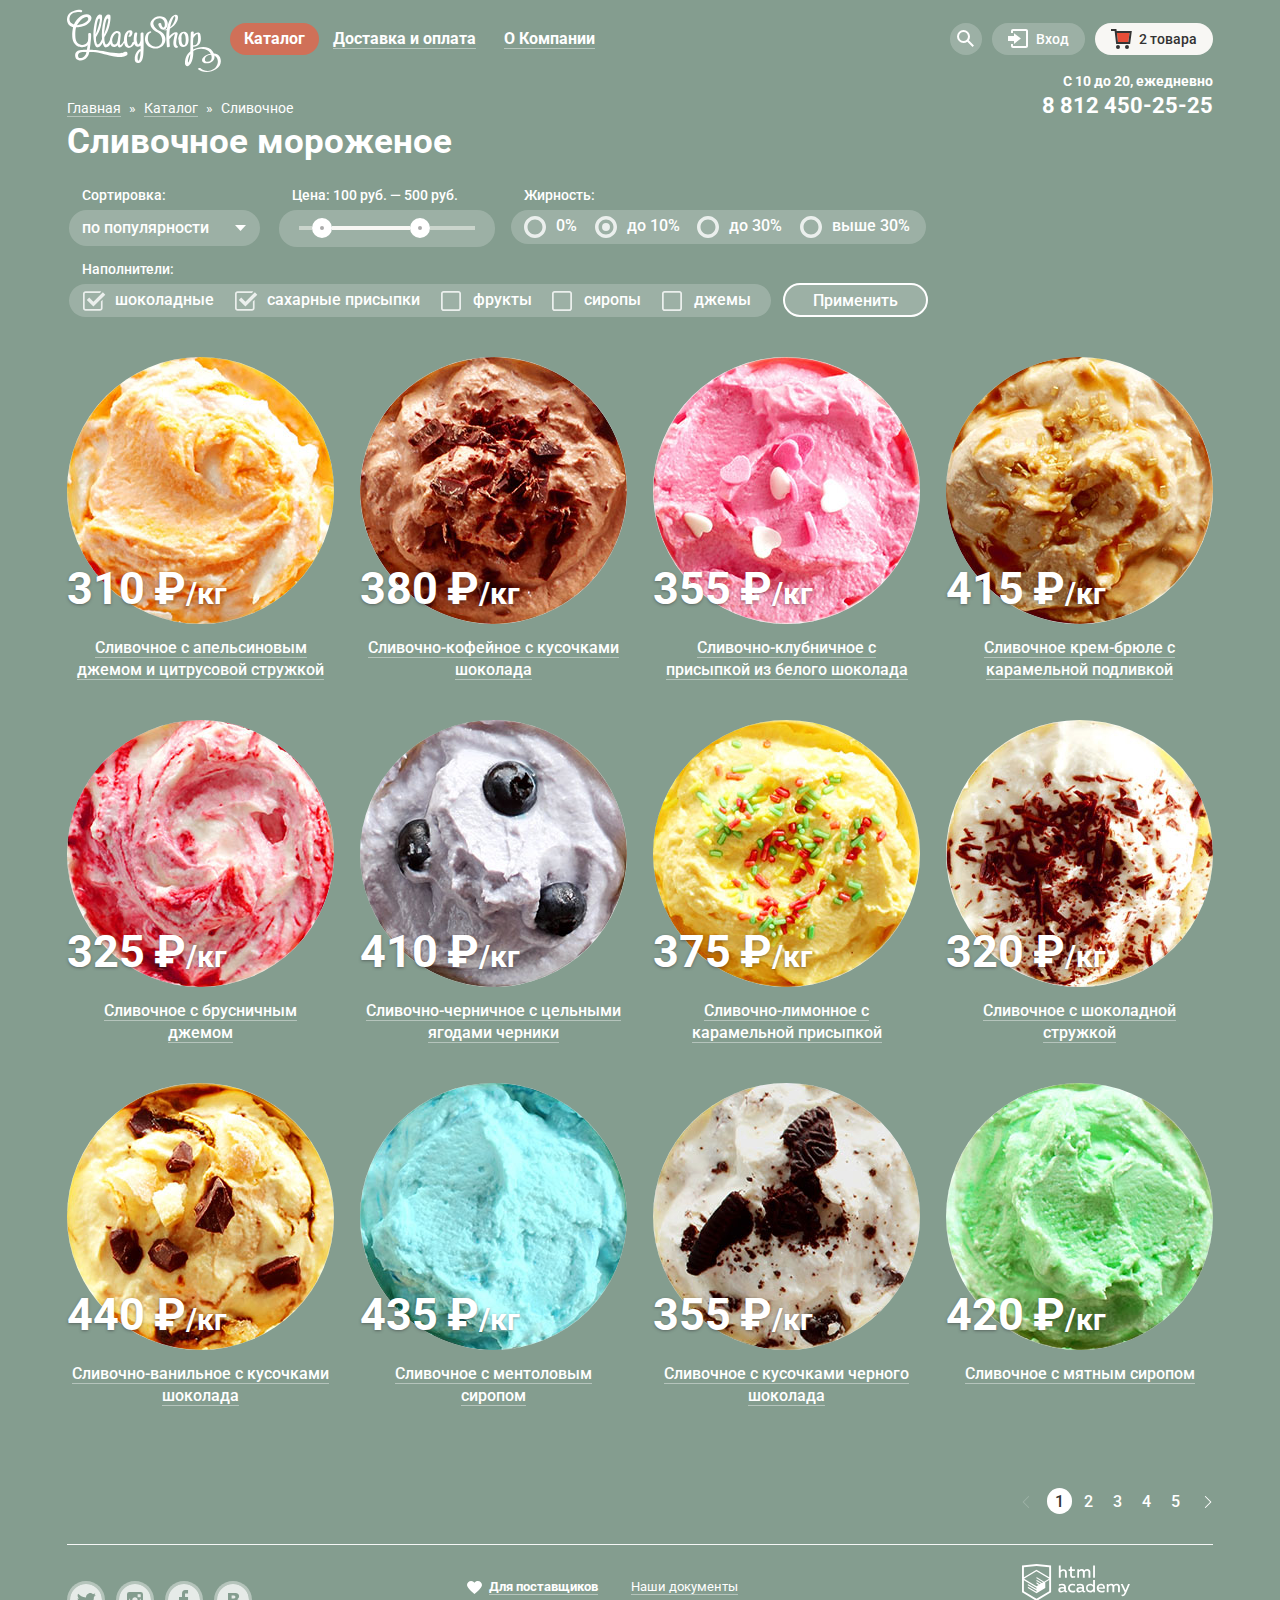
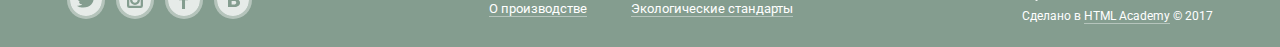
==== commit 41a00f67: "Убрал лишние br-ки, выполнил Д20" ====
--- a/catalog.html
+++ b/catalog.html
@@ -260,41 +260,41 @@
       </section>
     </main>
     <footer class="main-footer container inner-footer">
-        <ul class="footer-social">
-          <li>
-            <a class="social-button social-twitter" href="#"><span class="visually-hidden">Twitter</span></a>
-          </li>
-          <li>
-            <a class="social-button social-instagram" href="#"><span class="visually-hidden">Instagram</span></a>
-          </li>
-          <li>
-            <a class="social-button social-facebook" href="#"><span class="visually-hidden">Facebook</span></a>
-          </li>
-          <li>
-            <a class="social-button social-vkontakte" href="#"><span class="visually-hidden">ВКонтакте</span></a>
-          </li>
-        </ul>
-        <ul class="footer-menu">
-          <li>
-            <a class="footer-menu-favorite" href="#"><b>Для поставщиков</b></a>
-          </li>
-          <li>
-            <a href="#">Наши документы</a>
-          </li>
-          <li>
-            <a href="#">О производстве</a>
-          </li>
-          <li>
-            <a href="#">Экологические стандарты</a>
-          </li>
-        </ul>
-        <p class="footer-copyright">
-          <a class="footer-copyright-logo" href="https://htmlacademy.ru/intensive/htmlcss" aria-label="Профессиональный HTML и CSS, уровень 1">
-            <img src="img/logo-htmlacademy.svg" width="108" height="39" alt="Логотип HTML Academy.">
-          </a>
-          <br>
-          Сделано в <a class="footer-copyright-link" href="https://htmlacademy.ru/intensive/htmlcss">HTML Academy</a> © 2017
-        </p>
+      <ul class="footer-contacts">
+        <li>
+          <a class="contact-button contact-twitter" href="#"><span class="visually-hidden">Twitter</span></a>
+        </li>
+        <li>
+          <a class="contact-button contact-instagram" href="#"><span class="visually-hidden">Instagram</span></a>
+        </li>
+        <li>
+          <a class="contact-button contact-facebook" href="#"><span class="visually-hidden">Facebook</span></a>
+        </li>
+        <li>
+          <a class="contact-button contact-vkontakte" href="#"><span class="visually-hidden">ВКонтакте</span></a>
+        </li>
+      </ul>
+      <ul class="footer-menu">
+        <li>
+          <a class="footer-menu-favorite" href="#"><b>Для поставщиков</b></a>
+        </li>
+        <li>
+          <a href="#">Наши документы</a>
+        </li>
+        <li>
+          <a href="#">О производстве</a>
+        </li>
+        <li>
+          <a href="#">Экологические стандарты</a>
+        </li>
+      </ul>
+      <p class="footer-copyright">
+        <a class="footer-copyright-logo" href="https://htmlacademy.ru/intensive/htmlcss">
+          <span class="visually-hidden">Профессиональный HTML и CSS, уровень 1</span>
+          <img src="img/logo-htmlacademy.svg" width="108" height="39" alt="Логотип HTML Academy.">
+        </a>
+        Сделано в <a class="footer-copyright-link" href="https://htmlacademy.ru/intensive/htmlcss">HTML Academy</a> © 2017
+      </p>
     </footer>
   </body>
 </html>
--- a/css/style.css
+++ b/css/style.css
@@ -49,6 +49,8 @@
 }
 
 .container {
+  /*display:block для IE11*/
+  display: block;
   max-width: 1200px;
   margin: 0 auto;
   padding-right: 27px;
@@ -59,7 +61,7 @@
 .subscribe-form input,
 .modal input {
   height: 44px;
-  padding: 10px 14px 12px;
+  padding: 10px 13px 12px;
 
   font-weight: 700;
   font-size: 16px;
@@ -78,20 +80,38 @@
   color: #999999;
 }
 
+/*Edge*/
+.user-navigation input::-ms-input-placeholder,
+.subscribe-form input::-ms-input-placeholder,
+.modal input::-ms-input-placeholder,
+.modal textarea::-ms-input-placeholder {
+  font-weight: 400;
+  font-size: 14px;
+  color: #999999;
+}
+
+/*IE11*/
+.user-navigation input:-ms-input-placeholder,
+.subscribe-form input:-ms-input-placeholder,
+.modal input:-ms-input-placeholder,
+.modal textarea:-ms-input-placeholder {
+  font-weight: 400;
+  font-size: 14px;
+  color: #999999;
+}
+
 .user-navigation input:hover,
 .subscribe-form input:hover,
 .modal input:hover,
 .modal textarea:hover {
-  padding-left: 13px;
-
-  border: 2px solid rgba(154, 154, 154, 0.52);
+  box-shadow: 0 0 0 1px rgba(154, 154, 154, 0.52);
 }
 
 .user-navigation input:focus,
 .subscribe-form input:focus,
 .modal input:focus,
 .modal textarea:focus {
-  padding-left: 13px;
+  padding-left: 12px;
 
   border: 2px solid rgba(46, 136, 228, 0.52);
 }
@@ -150,7 +170,7 @@
 }
 
 .btn-lg {
-  padding: 10px 40px;
+  padding: 8px 40px 10px;
 
   font-size: 32px;
   line-height: 44px;
@@ -315,6 +335,7 @@
 .popup-search {
   position: absolute;
   right: 0;
+  z-index: 3;
 
   display: none;
   padding: 20px 15px;
@@ -327,43 +348,38 @@
 .popup-login {
   position: absolute;
   right: -2px;
+  z-index: 3;
 
   display: none;
   margin-top: 5px;
-  padding: 19px 17px 22px 19px;
-}
-
-.login-form {
-  display: flex;
-  flex-wrap: wrap;
-  justify-content: space-between;
-  align-items: flex-start;
+  padding: 19px 17px 20px 19px;
 }
 
 .login-form p {
   margin-top: 0;
 }
 
-.login-form input {
-  min-width: 241px;
+.login-form input[type*="a"] {
+  width: 241px;
 }
 
 .login-form input[type="password"] {
   margin: 4px 0 3px;
 }
 
-.login-form button {
-  padding: 12px 24px 8px;
+.login-form .btn {
+  padding: 10px 24px;
 
   border-radius: 18px;
 }
 
 .login-help {
-  margin-right: 3px;
-}
-
-.login-help {
+  display: inline-block;
+  width: 120px;
   margin-bottom: 0;
+  margin-left: 16px;
+
+  vertical-align: middle;
 }
 
 .user-navigation {
@@ -447,7 +463,7 @@
 
 .login-help a {
   font-size: 13px;
-  line-height: 16px;
+  line-height: 24px;
   color: #323232;
 
   border-bottom: 1px solid rgba(0, 0, 0, 0.3);
@@ -464,7 +480,7 @@
   position: absolute;
   top: 36px;
   right: 0;
-  z-index: 1;
+  z-index: 3;
 
   display: none;
   min-width: 540px;
@@ -567,6 +583,9 @@
 }
 
 .main-time {
+  position: relative;
+  z-index: 2;
+
   margin-top: -6px;
   margin-bottom: -32px;
 
@@ -607,7 +626,7 @@
   position: relative;
 
   margin-bottom: 42px;
-  padding-top: 305px;
+  padding-top: 308px;
 
   text-align: center;
   color: #ffffff;
@@ -638,7 +657,7 @@
   position: absolute;
   bottom: 20px;
   left: 0;
-  z-index: 20;
+  z-index: 1;
 
   font-size: 0;
 }
@@ -684,11 +703,17 @@
   background-color: #ffffff;
 }
 
-.banners {
+input[name="toggle"]:nth-child(1):not(:checked) ~ .site-wrapper label[for="product-1"]:hover,
+input[name="toggle"]:nth-child(2):not(:checked) ~ .site-wrapper label[for="product-2"]:hover,
+input[name="toggle"]:nth-child(3):not(:checked) ~ .site-wrapper label[for="product-3"]:hover {
+  background-color: rgba(248, 247, 244, 0.4);
+}
+
+.specials {
   margin-bottom: 33px;
 }
 
-.banners-list {
+.specials-list {
   display: flex;
   justify-content: space-between;
   margin: 0;
@@ -697,11 +722,10 @@
   list-style: none;
 }
 
-.banner-item {
+.special-item {
   display: flex;
   flex-direction: column;
-  max-width: 560px;
-  min-height: 229px;
+  width: 560px;
   padding: 16px 21px 25px 18px;
 
   background-position: center;
@@ -709,7 +733,7 @@
   border-radius: 14px;
 }
 
-.banner-item h3 {
+.special-item h3 {
   margin: 0;
 
   font-weight: 700;
@@ -717,26 +741,30 @@
   line-height: 41px;
 }
 
-.banner-item p {
-  margin-top: 14px;
+.special-item p {
+  margin-top: 16px;
 
   font-weight: 700;
   font-size: 18px;
 }
 
-.banner-item .btn {
+.special-item .btn {
   align-self: flex-end;
-  margin-top: auto;
-}
-
-.banner-berry {
+  margin-top: 26px;
+}
+
+.special-berry {
   background-color: #871931;
   background-image: url("../img/berry-bg.jpg");
 }
 
-.banner-chocolate {
+.special-chocolate {
   background-color: #43281c;
   background-image: url("../img/chocolate-bg.jpg");
+}
+
+.hits-catalog {
+  margin-bottom: 45px;
 }
 
 .hit-icon {
@@ -772,6 +800,7 @@
 
 .catalog-item:hover {
   background-color: rgba(255, 255, 255, 0.2);
+  box-shadow: 0 20px 20px rgba(0, 0, 0, 0.08);
 }
 
 .catalog-item:hover button {
@@ -828,7 +857,7 @@
 .features {
   margin-top: -40px;
   margin-bottom: 40px;
-  padding: 25px 24px 22px 20px;
+  padding: 25px 24px 15px 20px;
 
   color: #323232;
 
@@ -838,7 +867,7 @@
 }
 
 .features-lead {
-  margin: 0;
+  margin: 0 0 8px;
 
   font-weight: 500;
   font-size: 24px;
@@ -856,7 +885,7 @@
 
 .features-list li {
   max-width: 535px;
-  margin-top: 10px;
+  margin-bottom: 10px;
   padding-top: 12px;
   padding-left: 56px;
 
@@ -885,13 +914,14 @@
 
 .blog-subscribe {
   display: flex;
+  flex-wrap: wrap;
   justify-content: space-between;
-  margin-bottom: 42px;
+  margin-bottom: 40px;
 }
 
 .blog {
   width: 560px;
-  padding: 12px 250px 20px 20px;
+  padding: 10px 250px 20px 20px;
 
   color: #5a5a5a;
 
@@ -933,7 +963,7 @@
 }
 
 .subscribe {
-  padding: 32px 20px;
+  padding: 28px 20px 34px;
 
   background-color: #f8f7f4;
   border-radius: 8px;
@@ -941,15 +971,34 @@
 
 .subscribe p {
   margin-top: 0;
-  margin-bottom: 35px;
+  margin-bottom: 37px;
 }
 
 .subscribe input {
   min-width: 368px;
   margin-right: 8px;
+  padding: 8px 14px 8px;
+
+  vertical-align: middle;
+}
+
+.subscribe input:focus {
+  padding-left: 13px;
 }
 
 .subscribe input::placeholder {
+  font-size: 16px;
+  line-height: 24px;
+}
+
+/*Edge*/
+.subscribe input::-ms-input-placeholder {
+  font-size: 16px;
+  line-height: 24px;
+}
+
+/*IE11*/
+.subscribe input:-ms-input-placeholder {
   font-size: 16px;
   line-height: 24px;
 }
@@ -1007,19 +1056,21 @@
   margin-bottom: 20px;
 }
 
-.map-description a {
+.map-tel {
   line-height: 28px;
   color: #323232;
 }
 
-.map-description a:hover,
-.map-description a:focus {
+.map-tel:hover,
+.map-tel:focus {
   color: #e84d37;
 }
 
-.map-description button {
+.map-description .btn {
   width: 100%;
   margin-top: 5px;
+
+  text-align: center;
 }
 
 /*Футер*/
@@ -1032,7 +1083,7 @@
   padding-bottom: 10px;
 }
 
-.footer-social {
+.footer-contacts {
   display: flex;
   flex-wrap: wrap;
   align-items: center;
@@ -1042,7 +1093,7 @@
   list-style: none;
 }
 
-.social-button {
+.contact-button {
   display: inline-block;
   width: 38px;
   height: 38px;
@@ -1059,28 +1110,28 @@
   opacity: 0.8;
 }
 
-.social-twitter {
+.contact-twitter {
   background-image: url("../img/twitter.svg");
 }
 
-.social-instagram {
+.contact-instagram {
   background-image: url("../img/instagram.svg");
 }
 
-.social-facebook {
+.contact-facebook {
   background-image: url("../img/fb.svg");
 }
 
-.social-vkontakte {
+.contact-vkontakte {
   background-image: url("../img/vk.svg");
 }
 
-.social-button:hover,
-.social-button:focus {
+.contact-button:hover,
+.contact-button:focus {
   opacity: 1;
 }
 
-.social-button:active {
+.contact-button:active {
   box-shadow: inset 0 2px 1px 0 #888888;
   opacity: 0.8;
 }
@@ -1127,8 +1178,11 @@
   background: url("../img/heart.svg") no-repeat 0 50%;
 }
 
+.footer-copyright-logo {
+  display: block;
+}
+
 .footer-copyright {
-  min-height: 60px;
   margin-top: 0;
 
   font-size: 12px;
@@ -1156,13 +1210,13 @@
 }
 
 .modal-show {
-  display: flex;
+  display: block;
 }
 
 .modal > section {
   position: relative;
 
-  margin: auto;
+  margin: 338px auto;
   padding: 16px 25px 25px;
 
   color: #323232;
@@ -1195,6 +1249,7 @@
 
   background: url("../img/cross-big.svg") no-repeat;
   border: none;
+  cursor: pointer;
 }
 
 .feedback-form {
@@ -1216,6 +1271,29 @@
   font-size: 16px;
   line-height: 24px;
 }
+/*Edge*/
+.feedback-form input::-ms-input-placeholder,
+.feedback-form textarea::-ms-input-placeholder {
+  font-size: 16px;
+  line-height: 24px;
+}
+/*IE11*/
+.feedback-form input:-ms-input-placeholder,
+.feedback-form textarea:-ms-input-placeholder {
+  font-size: 16px;
+  line-height: 24px;
+}
+
+/*Edge*/
+.feedback-form textarea::-ms-input-placeholder {
+  font-size: 16px;
+  line-height: 24px;
+}
+/*IE11*/
+.feedback-form textarea:-ms-input-placeholder {
+  font-size: 16px;
+  line-height: 24px;
+}
 
 .feedback-form textarea {
   width: 100%;
@@ -1230,13 +1308,13 @@
   border-radius: 5px;
 }
 
-.feedback-form textarea:hover,
 .feedback-form textarea:focus {
   padding-top: 7px;
+  padding-left: 13px;
 }
 
 .feedback-form .btn {
-  margin-left: auto;
+  align-self: flex-end;
 }
 
 @keyframes bounce {
@@ -1312,6 +1390,7 @@
 .catalog-title {
   max-width: 920px;
   margin-top: 0;
+  margin-bottom: 25px;
 
   font-weight: 700;
   font-size: 35px;
@@ -1320,7 +1399,7 @@
 
 .filter {
   max-width: 920px;
-  margin-bottom: 22px;
+  margin-bottom: 20px;
 }
 
 .filter-form {
@@ -1569,7 +1648,7 @@
 .catalog-list {
   display: flex;
   flex-wrap: wrap;
-  margin-bottom: 45px;
+  margin: 0;
   padding-left: 0;
 
   list-style: none;
@@ -1578,6 +1657,7 @@
 .pagination-list {
   display: flex;
   justify-content: flex-end;
+  margin-top: 48px;
   margin-bottom: 30px;
   padding: 0;
 
